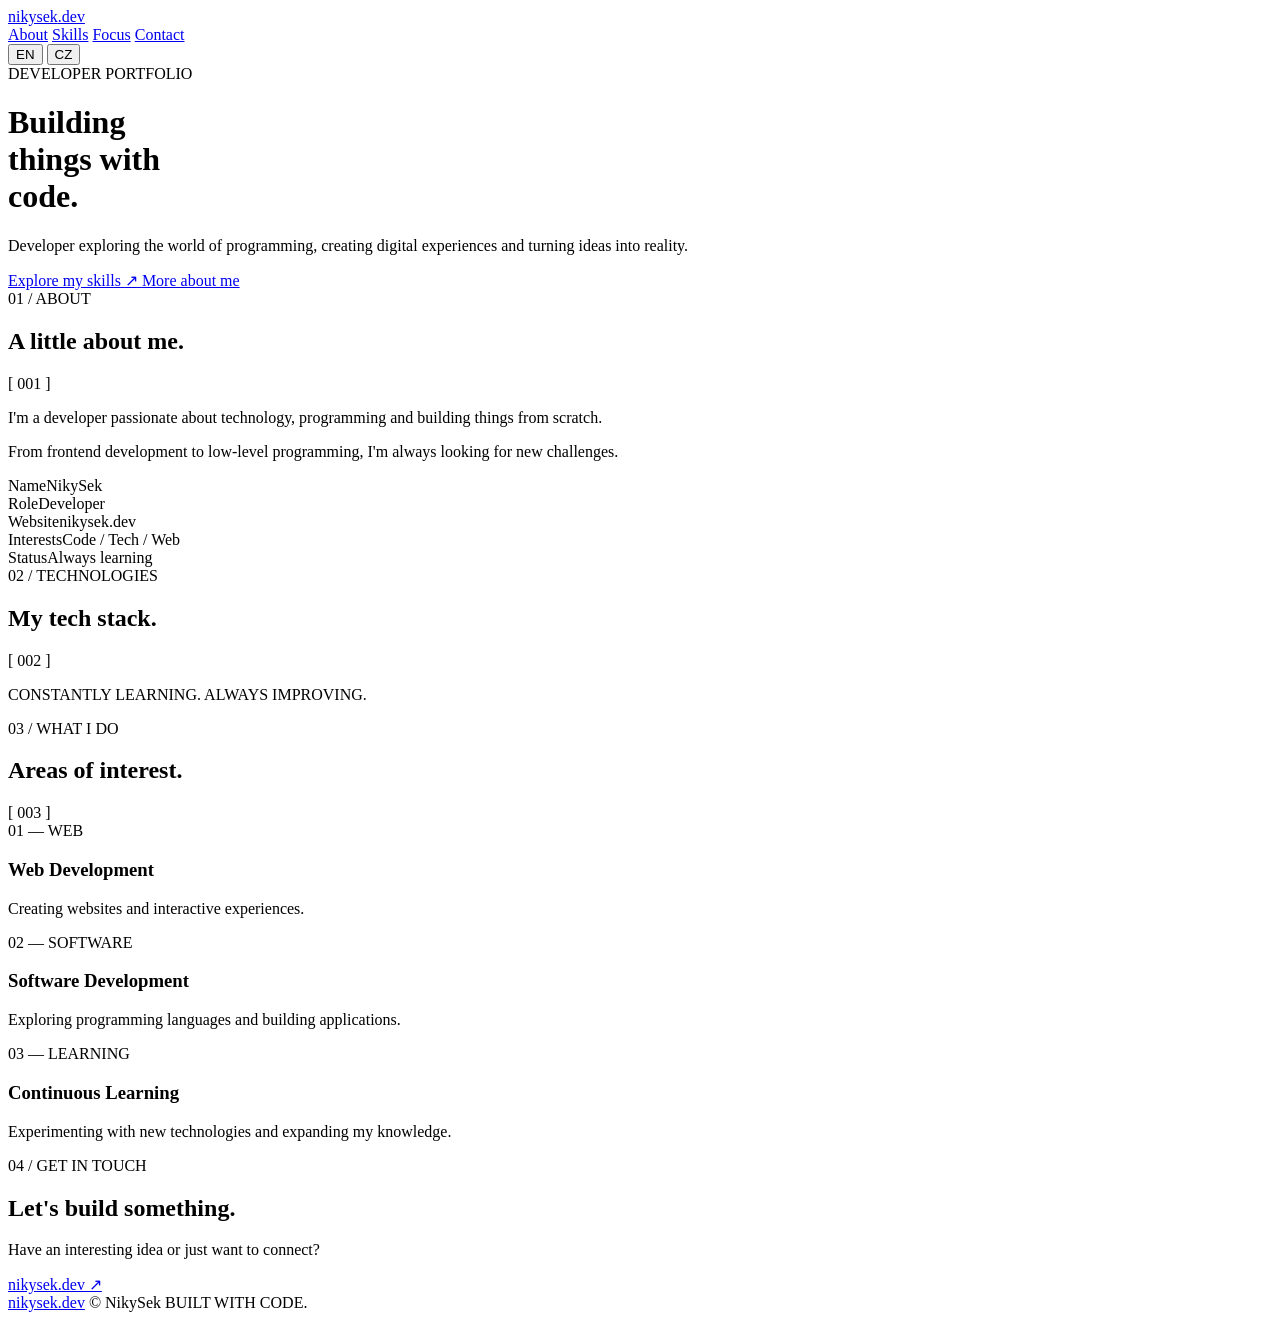
==== index.html @ e303c38d "Refactor index.html structure and update metadata Updated language attribute, title, and stylesheet " ====
<!DOCTYPE html>
<html lang="en">
<head>
    <meta charset="UTF-8">
    <meta name="viewport" content="width=device-width, initial-scale=1.0">
    <meta name="theme-color" content="#000000">
    <title>NikySek — Portfolio</title>
    <link rel="preconnect" href="https://fonts.googleapis.com">
    <link rel="preconnect" href="https://fonts.gstatic.com" crossorigin>
    <link href="https://fonts.googleapis.com/css2?family=Space+Grotesk:wght@400;500;600;700&family=JetBrains+Mono:wght@400;500;600&family=IBM+Plex+Sans:wght@400;500;600&display=swap" rel="stylesheet">
    <link rel="stylesheet" href="css/style.css">
</head>
<body>
<div class="container">
    <nav>
        <a href="#" class="logo">nikysek<span>.dev</span></a>
        <div class="nav-right">
            <div class="nav-links">
                <a href="#about" data-i18n="navAbout">About</a>
                <a href="#skills" data-i18n="navSkills">Skills</a>
                <a href="#focus" data-i18n="navFocus">Focus</a>
                <a href="#contact" data-i18n="navContact">Contact</a>
            </div>
            <div class="language-switch">
                <button class="active" data-lang="en">EN</button>
                <button data-lang="cs">CZ</button>
            </div>
        </div>
    </nav>

    <header class="hero">
        <div class="status">
            <span class="status-dot"></span>
            <span data-i18n="status">DEVELOPER PORTFOLIO</span>
        </div>
        <h1>Building<br><span>things with</span><br>code<span>.</span></h1>
        <p class="hero-description" data-i18n="heroDesc">Developer exploring the world of programming, creating digital experiences and turning ideas into reality.</p>
        <div class="hero-actions">
            <a href="#skills" class="button button-primary">
                <span data-i18n="explore">Explore my skills</span>
                <span class="arrow">↗</span>
            </a>
            <a href="#about" class="button button-secondary" data-i18n="more">More about me</a>
        </div>
    </header>

    <section class="section" id="about">
        <div class="section-heading">
            <div>
                <div class="eyebrow">01 / ABOUT</div>
                <h2 data-i18n="aboutTitle">A little about me.</h2>
            </div>
            <span class="section-number">[ 001 ]</span>
        </div>
        <div class="about-grid">
            <div class="about-text">
                <p data-i18n="aboutText1">I'm a developer passionate about technology, programming and building things from scratch.</p>
                <p data-i18n="aboutText2">From frontend development to low-level programming, I'm always looking for new challenges.</p>
            </div>
            <div class="about-details">
                <div class="detail"><span data-i18n="detailName">Name</span><span>NikySek</span></div>
                <div class="detail"><span data-i18n="detailRole">Role</span><span>Developer</span></div>
                <div class="detail"><span data-i18n="detailWebsite">Website</span><span>nikysek.dev</span></div>
                <div class="detail"><span data-i18n="detailInterests">Interests</span><span>Code / Tech / Web</span></div>
                <div class="detail"><span data-i18n="detailStatus">Status</span><span data-i18n="detailLearning">Always learning</span></div>
            </div>
        </div>
    </section>

    <section class="section" id="skills">
        <div class="section-heading">
            <div>
                <div class="eyebrow">02 / TECHNOLOGIES</div>
                <h2 data-i18n="skillsTitle">My tech stack.</h2>
            </div>
            <span class="section-number">[ 002 ]</span>
        </div>
        <div class="skills-grid" id="skillsGrid"></div>
        <p class="stack-footer" data-i18n="stackFooter">CONSTANTLY LEARNING. ALWAYS IMPROVING.</p>
    </section>

    <section class="section" id="focus">
        <div class="section-heading">
            <div>
                <div class="eyebrow">03 / WHAT I DO</div>
                <h2 data-i18n="focusTitle">Areas of interest.</h2>
            </div>
            <span class="section-number">[ 003 ]</span>
        </div>
        <div class="focus-grid">
            <article class="focus-card">
                <span class="focus-number">01 — WEB</span>
                <h3 data-i18n="focusWeb">Web Development</h3>
                <p data-i18n="focusWebDesc">Creating websites and interactive experiences.</p>
            </article>
            <article class="focus-card">
                <span class="focus-number">02 — SOFTWARE</span>
                <h3 data-i18n="focusSoftware">Software Development</h3>
                <p data-i18n="focusSoftwareDesc">Exploring programming languages and building applications.</p>
            </article>
            <article class="focus-card">
                <span class="focus-number">03 — LEARNING</span>
                <h3 data-i18n="focusLearning">Continuous Learning</h3>
                <p data-i18n="focusLearningDesc">Experimenting with new technologies and expanding my knowledge.</p>
            </article>
        </div>
    </section>

    <section class="section" id="contact">
        <div class="contact">
            <div class="eyebrow">04 / GET IN TOUCH</div>
            <h2 data-i18n="contactTitle">Let's build something.</h2>
            <p data-i18n="contactDesc">Have an interesting idea or just want to connect?</p>
            <a href="/" class="button button-primary">nikysek.dev ↗</a>
        </div>
    </section>

    <footer>
        <a href="#" class="logo">nikysek<span>.dev</span></a>
        <span>© <span id="year"></span> NikySek</span>
        <span data-i18n="footerText">BUILT WITH CODE.</span>
    </footer>
</div>

<script src="js/skills.js"></script>
<script src="js/translations.js"></script>
<script src="js/main.js"></script>
</body>
</html>
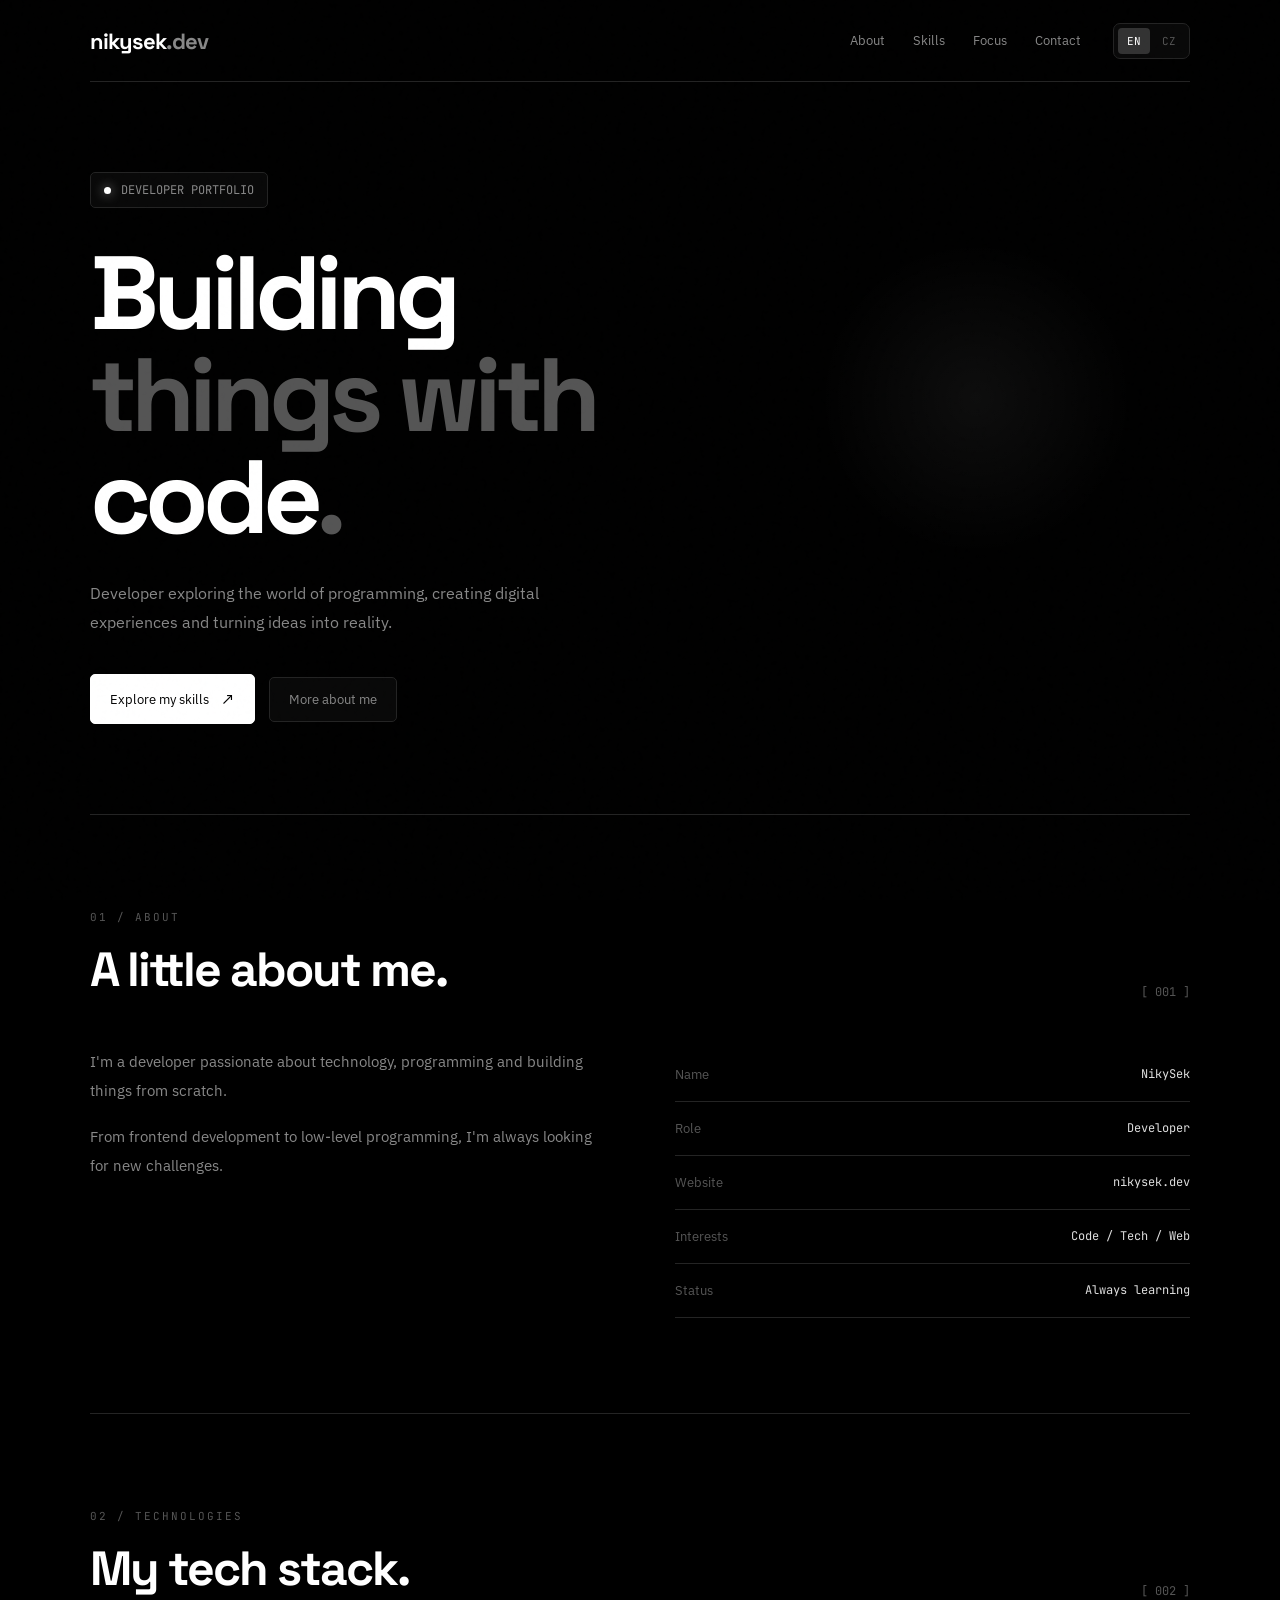
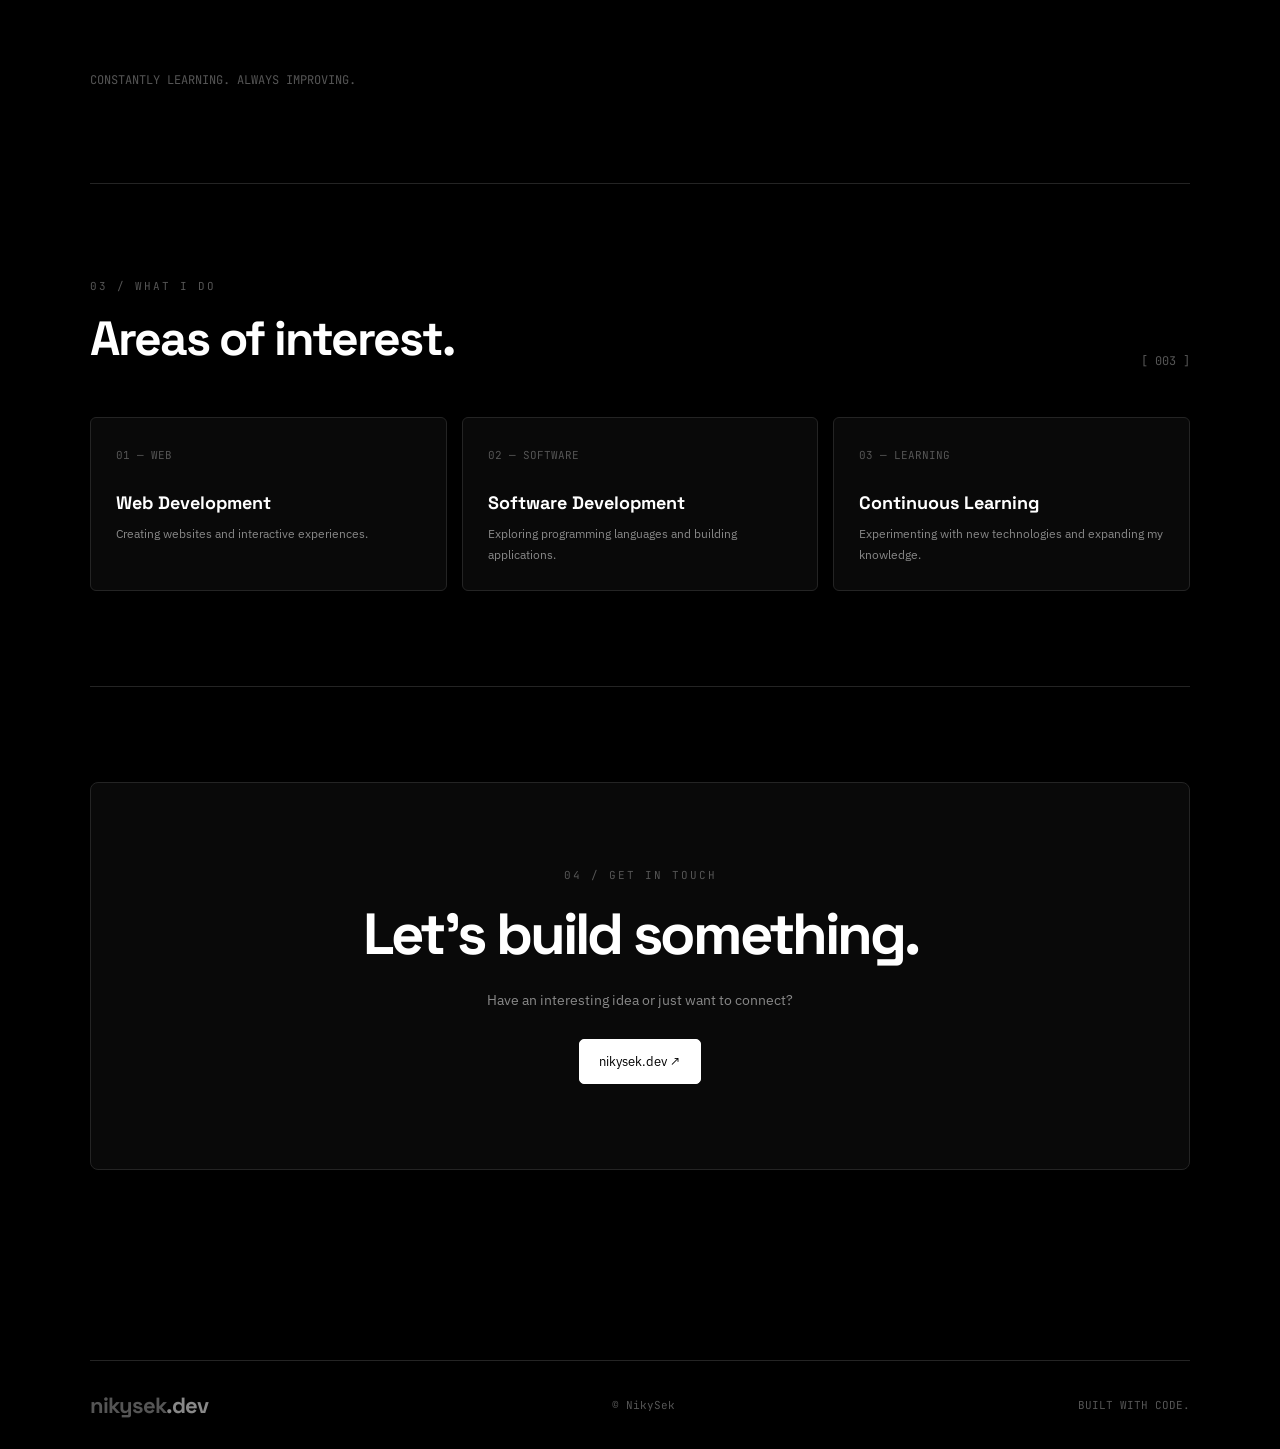
==== commit ec213c0c: "Update index.html" ====
--- a/index.html
+++ b/index.html
@@ -9,7 +9,7 @@
     <link rel="preconnect" href="https://fonts.googleapis.com">
     <link rel="preconnect" href="https://fonts.gstatic.com" crossorigin>
     <link href="https://fonts.googleapis.com/css2?family=Space+Grotesk:wght@400;500;600;700&family=JetBrains+Mono:wght@400;500;600&family=IBM+Plex+Sans:wght@400;500;600&display=swap" rel="stylesheet">
-    <link rel="stylesheet" href="css/style.css">
+    <link rel="stylesheet" href="style.css">
 </head>
 <body>
 <div class="container">
@@ -123,8 +123,8 @@
     </footer>
 </div>
 
-<script src="js/skills.js"></script>
-<script src="js/translations.js"></script>
-<script src="js/main.js"></script>
+<script src="skills.js"></script>
+<script src="translations.js"></script>
+<script src="script.js"></script>
 </body>
 </html>
--- a/style.css
+++ b/style.css
@@ -0,0 +1,520 @@
+
+:root {
+    --bg-base: #000000;
+    --bg-surface: #090909;
+    --bg-elevated: #222222;
+    --border: #242424;
+    --accent: #333333;
+    --accent-text: #FFFFFF;
+    --text-primary: #FFFFFF;
+    --text-muted: #888888;
+    --text-dim: #555555;
+    --danger: #FF5B5B;
+    --online: #FFFFFF;
+    --warm: #888888;
+    --bgs-rgb: 255, 255, 255;
+    --font-display: 'Space Grotesk', sans-serif;
+    --font-mono: 'JetBrains Mono', monospace;
+    --font-body: 'IBM Plex Sans', sans-serif;
+}
+
+* {
+    margin: 0;
+    padding: 0;
+    box-sizing: border-box;
+}
+
+html {
+    scroll-behavior: smooth;
+}
+
+body {
+    background: var(--bg-base);
+    color: var(--text-primary);
+    font-family: var(--font-body);
+    overflow-x: hidden;
+}
+
+body::before {
+    content: "";
+    position: fixed;
+    inset: 0;
+    pointer-events: none;
+    z-index: 10;
+    opacity: .025;
+    background-image: url("data:image/svg+xml,%3Csvg viewBox='0 0 180 180' xmlns='http://www.w3.org/2000/svg'%3E%3Cfilter id='n'%3E%3CfeTurbulence type='fractalNoise' baseFrequency='.9' numOctaves='3' stitchTiles='stitch'/%3E%3C/filter%3E%3Crect width='100%25' height='100%25' filter='url(%23n)' opacity='.35'/%3E%3C/svg%3E");
+}
+
+a {
+    color: inherit;
+    text-decoration: none;
+}
+
+button {
+    font: inherit;
+}
+
+.container {
+    width: min(1100px, calc(100% - 48px));
+    margin: auto;
+}
+
+nav {
+    height: 82px;
+    display: flex;
+    align-items: center;
+    justify-content: space-between;
+    border-bottom: 1px solid var(--border);
+}
+
+.logo {
+    font-family: var(--font-display);
+    font-weight: 700;
+    font-size: 22px;
+    letter-spacing: -1px;
+}
+
+.logo span {
+    color: var(--text-muted);
+}
+
+.nav-right {
+    display: flex;
+    align-items: center;
+    gap: 32px;
+}
+
+.nav-links {
+    display: flex;
+    gap: 28px;
+}
+
+.nav-links a {
+    color: var(--text-muted);
+    font-size: 13px;
+    transition: color .2s;
+}
+
+.nav-links a:hover {
+    color: white;
+}
+
+.language-switch {
+    display: flex;
+    gap: 3px;
+    padding: 4px;
+    background: var(--bg-surface);
+    border: 1px solid var(--border);
+    border-radius: 7px;
+}
+
+.language-switch button {
+    border: none;
+    padding: 6px 9px;
+    background: transparent;
+    color: var(--text-dim);
+    cursor: pointer;
+    font-family: var(--font-mono);
+    font-size: 11px;
+    border-radius: 4px;
+}
+
+.language-switch button.active {
+    color: white;
+    background: var(--accent);
+}
+
+.hero {
+    min-height: 590px;
+    display: flex;
+    flex-direction: column;
+    justify-content: center;
+    padding: 90px 0;
+    position: relative;
+}
+
+.hero::after {
+    content: "";
+    position: absolute;
+    right: 4%;
+    top: 20%;
+    width: 340px;
+    height: 340px;
+    background: radial-gradient(circle, rgba(255,255,255,.055), transparent 70%);
+    pointer-events: none;
+}
+
+.status {
+    display: inline-flex;
+    align-items: center;
+    gap: 10px;
+    width: fit-content;
+    padding: 9px 13px;
+    background: var(--bg-surface);
+    border: 1px solid var(--border);
+    border-radius: 5px;
+    color: var(--text-muted);
+    font-size: 12px;
+    margin-bottom: 35px;
+    font-family: var(--font-mono);
+}
+
+.status-dot {
+    width: 7px;
+    height: 7px;
+    background: white;
+    border-radius: 50%;
+    box-shadow: 0 0 12px rgba(255,255,255,.6);
+    animation: pulse 2s infinite;
+}
+
+@keyframes pulse {
+    50% { opacity: .35; }
+}
+
+.hero h1 {
+    font-family: var(--font-display);
+    font-size: clamp(54px, 9vw, 104px);
+    line-height: .98;
+    letter-spacing: -6px;
+    max-width: 850px;
+}
+
+.hero h1 span {
+    color: var(--text-dim);
+}
+
+.hero-description {
+    color: var(--text-muted);
+    font-size: 16px;
+    line-height: 1.8;
+    max-width: 470px;
+    margin-top: 30px;
+}
+
+.hero-actions {
+    display: flex;
+    align-items: center;
+    gap: 14px;
+    margin-top: 38px;
+}
+
+.button {
+    display: inline-flex;
+    align-items: center;
+    justify-content: center;
+    gap: 12px;
+    padding: 13px 19px;
+    border: 1px solid var(--border);
+    border-radius: 5px;
+    font-size: 13px;
+    transition: .2s;
+}
+
+.button-primary {
+    background: white;
+    color: black;
+    border-color: white;
+}
+
+.button-primary:hover {
+    background: #ccc;
+}
+
+.button-secondary {
+    color: var(--text-muted);
+    background: var(--bg-surface);
+}
+
+.button-secondary:hover {
+    border-color: #666;
+    color: white;
+}
+
+.arrow {
+    font-size: 17px;
+}
+
+.section {
+    padding: 95px 0;
+    border-top: 1px solid var(--border);
+}
+
+.section-heading {
+    display: flex;
+    align-items: flex-end;
+    justify-content: space-between;
+    margin-bottom: 48px;
+    gap: 20px;
+}
+
+.eyebrow {
+    color: var(--text-dim);
+    font-family: var(--font-mono);
+    font-size: 11px;
+    letter-spacing: 2px;
+    text-transform: uppercase;
+    margin-bottom: 15px;
+}
+
+.section-heading h2 {
+    font-family: var(--font-display);
+    font-size: clamp(32px, 5vw, 48px);
+    letter-spacing: -2px;
+}
+
+.section-number {
+    color: var(--text-dim);
+    font-family: var(--font-mono);
+    font-size: 12px;
+}
+
+.about-grid {
+    display: grid;
+    grid-template-columns: 1fr 1fr;
+    gap: 70px;
+}
+
+.about-text {
+    color: var(--text-muted);
+    font-size: 15px;
+    line-height: 1.9;
+}
+
+.about-text p + p {
+    margin-top: 18px;
+}
+
+.about-details {
+    display: flex;
+    flex-direction: column;
+}
+
+.detail {
+    display: flex;
+    justify-content: space-between;
+    padding: 18px 0;
+    border-bottom: 1px solid var(--border);
+    font-size: 13px;
+}
+
+.detail span:first-child {
+    color: var(--text-dim);
+}
+
+.detail span:last-child {
+    color: #ddd;
+    font-family: var(--font-mono);
+    font-size: 12px;
+}
+
+.skills-grid {
+    display: grid;
+    grid-template-columns: 1fr 1fr;
+    gap: 20px;
+}
+
+.skill-card {
+    background: var(--bg-surface);
+    border: 1px solid var(--border);
+    border-radius: 7px;
+    padding: 25px;
+    transition: border-color .25s, transform .25s;
+}
+
+.skill-card:hover {
+    border-color: #555;
+    transform: translateY(-3px);
+}
+
+.skill-top {
+    display: flex;
+    align-items: center;
+    justify-content: space-between;
+    margin-bottom: 25px;
+}
+
+.skill-info {
+    display: flex;
+    align-items: center;
+    gap: 14px;
+}
+
+.skill-icon {
+    width: 42px;
+    height: 42px;
+    border-radius: 7px;
+    display: grid;
+    place-items: center;
+    padding: 8px;
+}
+
+.skill-icon img {
+    width: 100%;
+    height: 100%;
+    object-fit: contain;
+}
+
+.skill-name {
+    font-family: var(--font-display);
+    font-size: 17px;
+    font-weight: 600;
+}
+
+.skill-level {
+    color: var(--text-muted);
+    font-family: var(--font-mono);
+    font-size: 13px;
+}
+
+.skill-track {
+    height: 4px;
+    background: #242424;
+    overflow: hidden;
+    border-radius: 10px;
+}
+
+.skill-fill {
+    height: 100%;
+    width: 0;
+    border-radius: 10px;
+    transition: width 1.3s cubic-bezier(.2,.8,.2,1);
+}
+
+.skill-caption {
+    color: var(--text-dim);
+    font-size: 11px;
+    margin-top: 14px;
+    font-family: var(--font-mono);
+}
+
+.stack-footer {
+    color: var(--text-dim);
+    font-size: 12px;
+    margin-top: 25px;
+    font-family: var(--font-mono);
+}
+
+.focus-grid {
+    display: grid;
+    grid-template-columns: repeat(3, 1fr);
+    gap: 15px;
+}
+
+.focus-card {
+    padding: 25px;
+    background: var(--bg-surface);
+    border: 1px solid var(--border);
+    border-radius: 6px;
+    min-height: 165px;
+}
+
+.focus-number {
+    font-family: var(--font-mono);
+    color: var(--text-dim);
+    font-size: 11px;
+}
+
+.focus-card h3 {
+    font-family: var(--font-display);
+    font-size: 18px;
+    margin: 28px 0 10px;
+}
+
+.focus-card p {
+    font-size: 12px;
+    line-height: 1.7;
+    color: var(--text-muted);
+}
+
+.contact {
+    padding: 85px 45px;
+    background: var(--bg-surface);
+    border: 1px solid var(--border);
+    border-radius: 8px;
+    text-align: center;
+}
+
+.contact h2 {
+    font-family: var(--font-display);
+    font-size: clamp(35px, 6vw, 58px);
+    letter-spacing: -3px;
+}
+
+.contact p {
+    color: var(--text-muted);
+    font-size: 14px;
+    margin: 20px 0 30px;
+}
+
+footer {
+    border-top: 1px solid var(--border);
+    padding: 30px 0;
+    margin-top: 95px;
+    display: flex;
+    justify-content: space-between;
+    align-items: center;
+    color: var(--text-dim);
+    font-family: var(--font-mono);
+    font-size: 11px;
+}
+
+footer a:hover {
+    color: white;
+}
+
+@media (max-width: 700px) {
+    .container {
+        width: min(100% - 36px, 1100px);
+    }
+
+    nav {
+        height: 72px;
+    }
+
+    .nav-links {
+        display: none;
+    }
+
+    .hero {
+        min-height: 540px;
+        padding: 70px 0;
+    }
+
+    .hero h1 {
+        letter-spacing: -3px;
+    }
+
+    .hero::after {
+        width: 200px;
+        height: 200px;
+        right: 0;
+    }
+
+    .section {
+        padding: 70px 0;
+    }
+
+    .about-grid,
+    .skills-grid,
+    .focus-grid {
+        grid-template-columns: 1fr;
+    }
+
+    .about-grid {
+        gap: 35px;
+    }
+
+    .section-heading {
+        margin-bottom: 32px;
+    }
+
+    .contact {
+        padding: 65px 20px;
+    }
+
+    footer {
+        gap: 15px;
+        flex-wrap: wrap;
+    }
+}
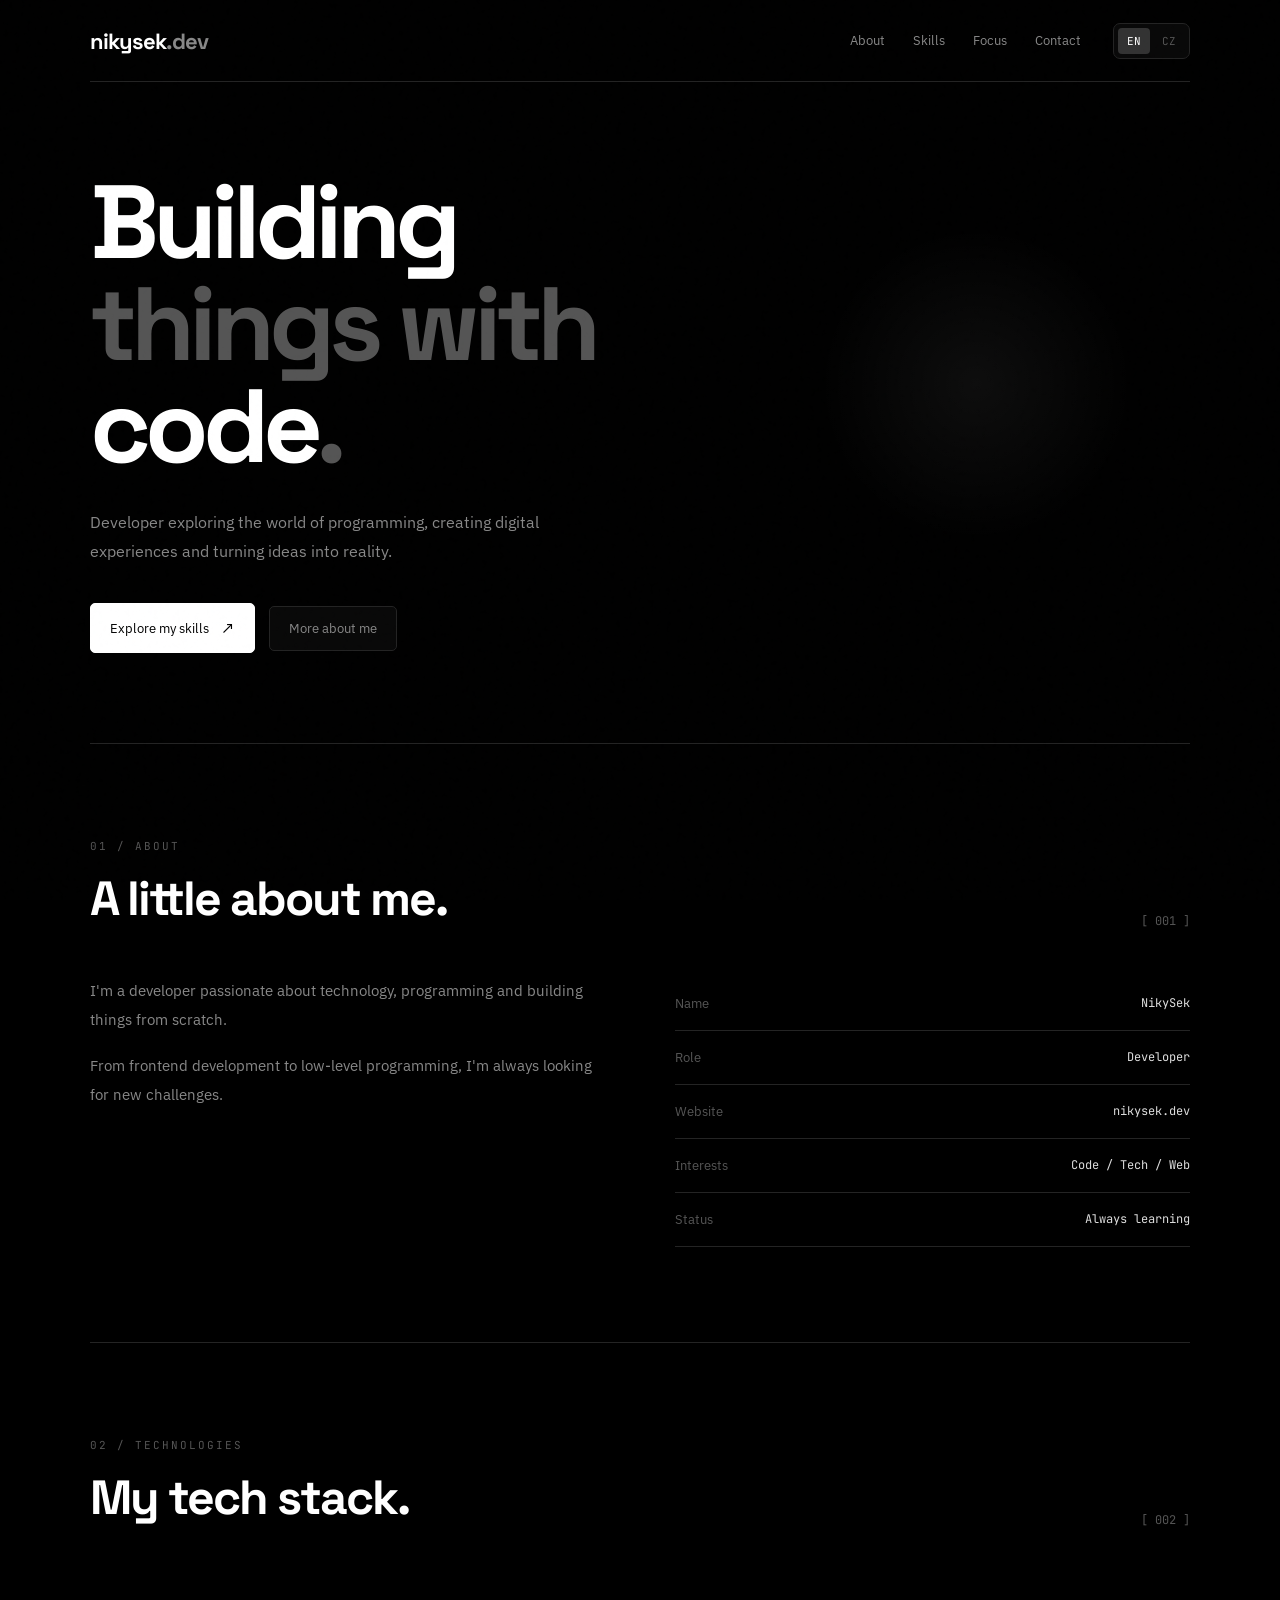
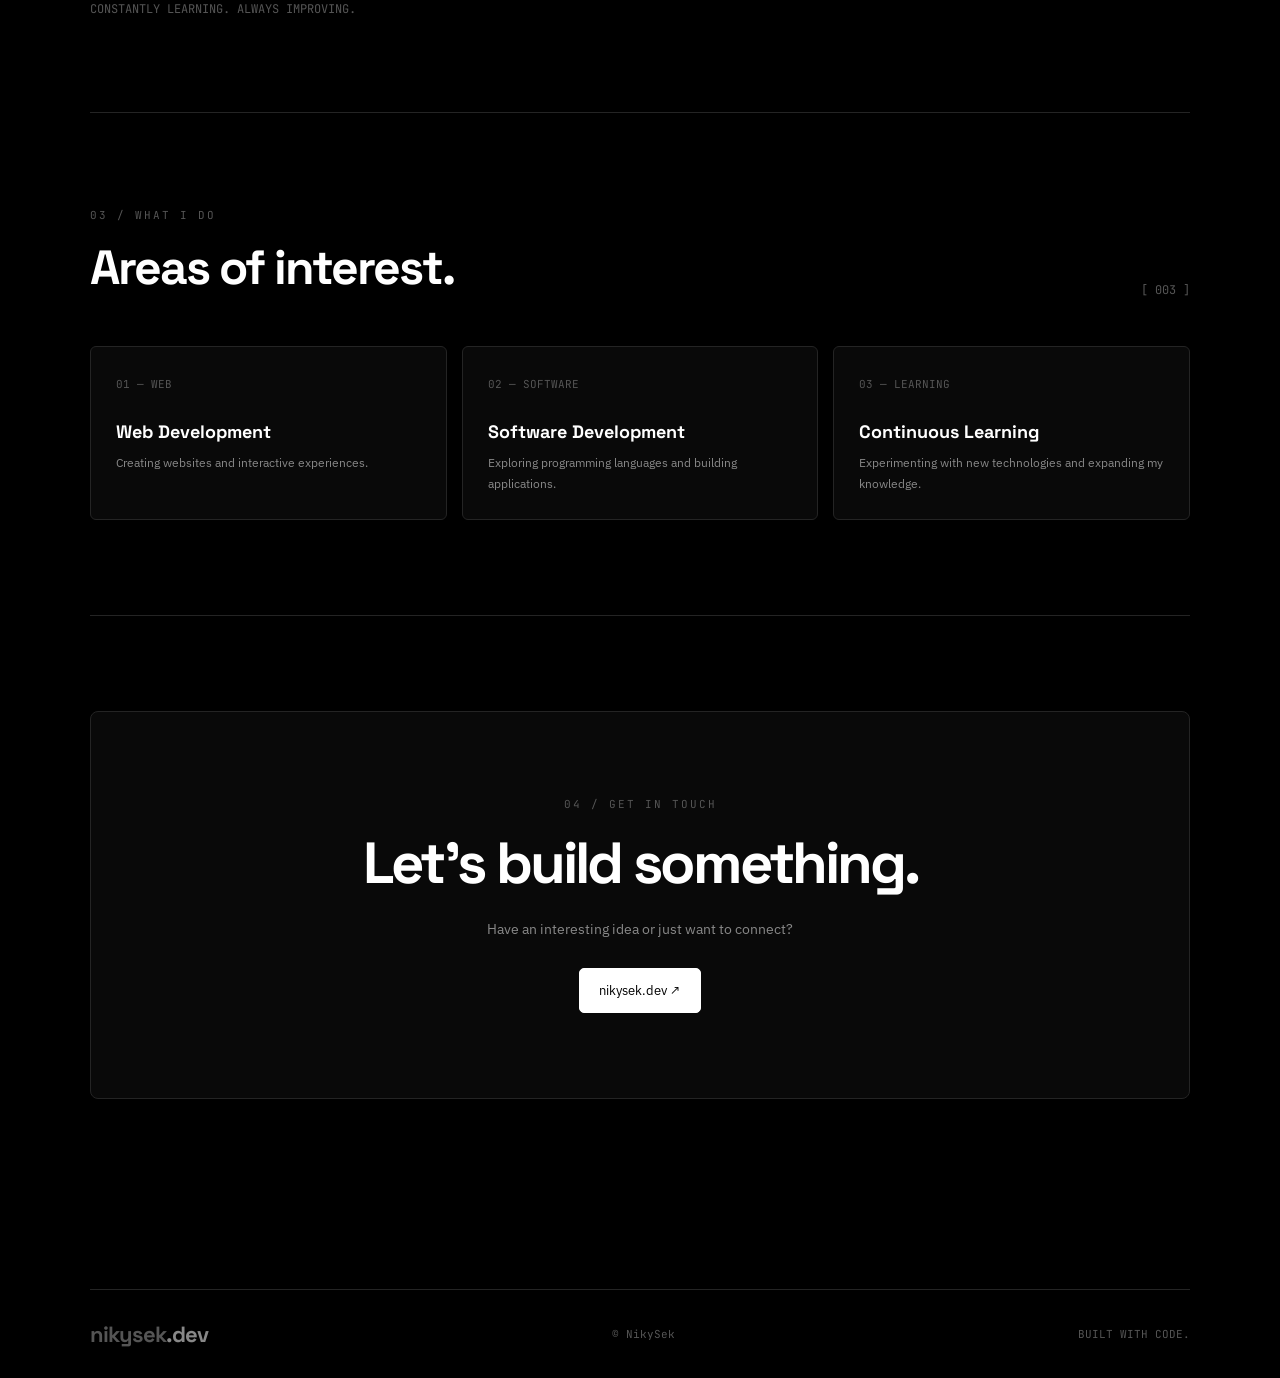
==== commit 84e8ea86: "Remove developer status from hero section Removed status section from the hero header." ====
--- a/index.html
+++ b/index.html
@@ -30,10 +30,6 @@
     </nav>
 
     <header class="hero">
-        <div class="status">
-            <span class="status-dot"></span>
-            <span data-i18n="status">DEVELOPER PORTFOLIO</span>
-        </div>
         <h1>Building<br><span>things with</span><br>code<span>.</span></h1>
         <p class="hero-description" data-i18n="heroDesc">Developer exploring the world of programming, creating digital experiences and turning ideas into reality.</p>
         <div class="hero-actions">
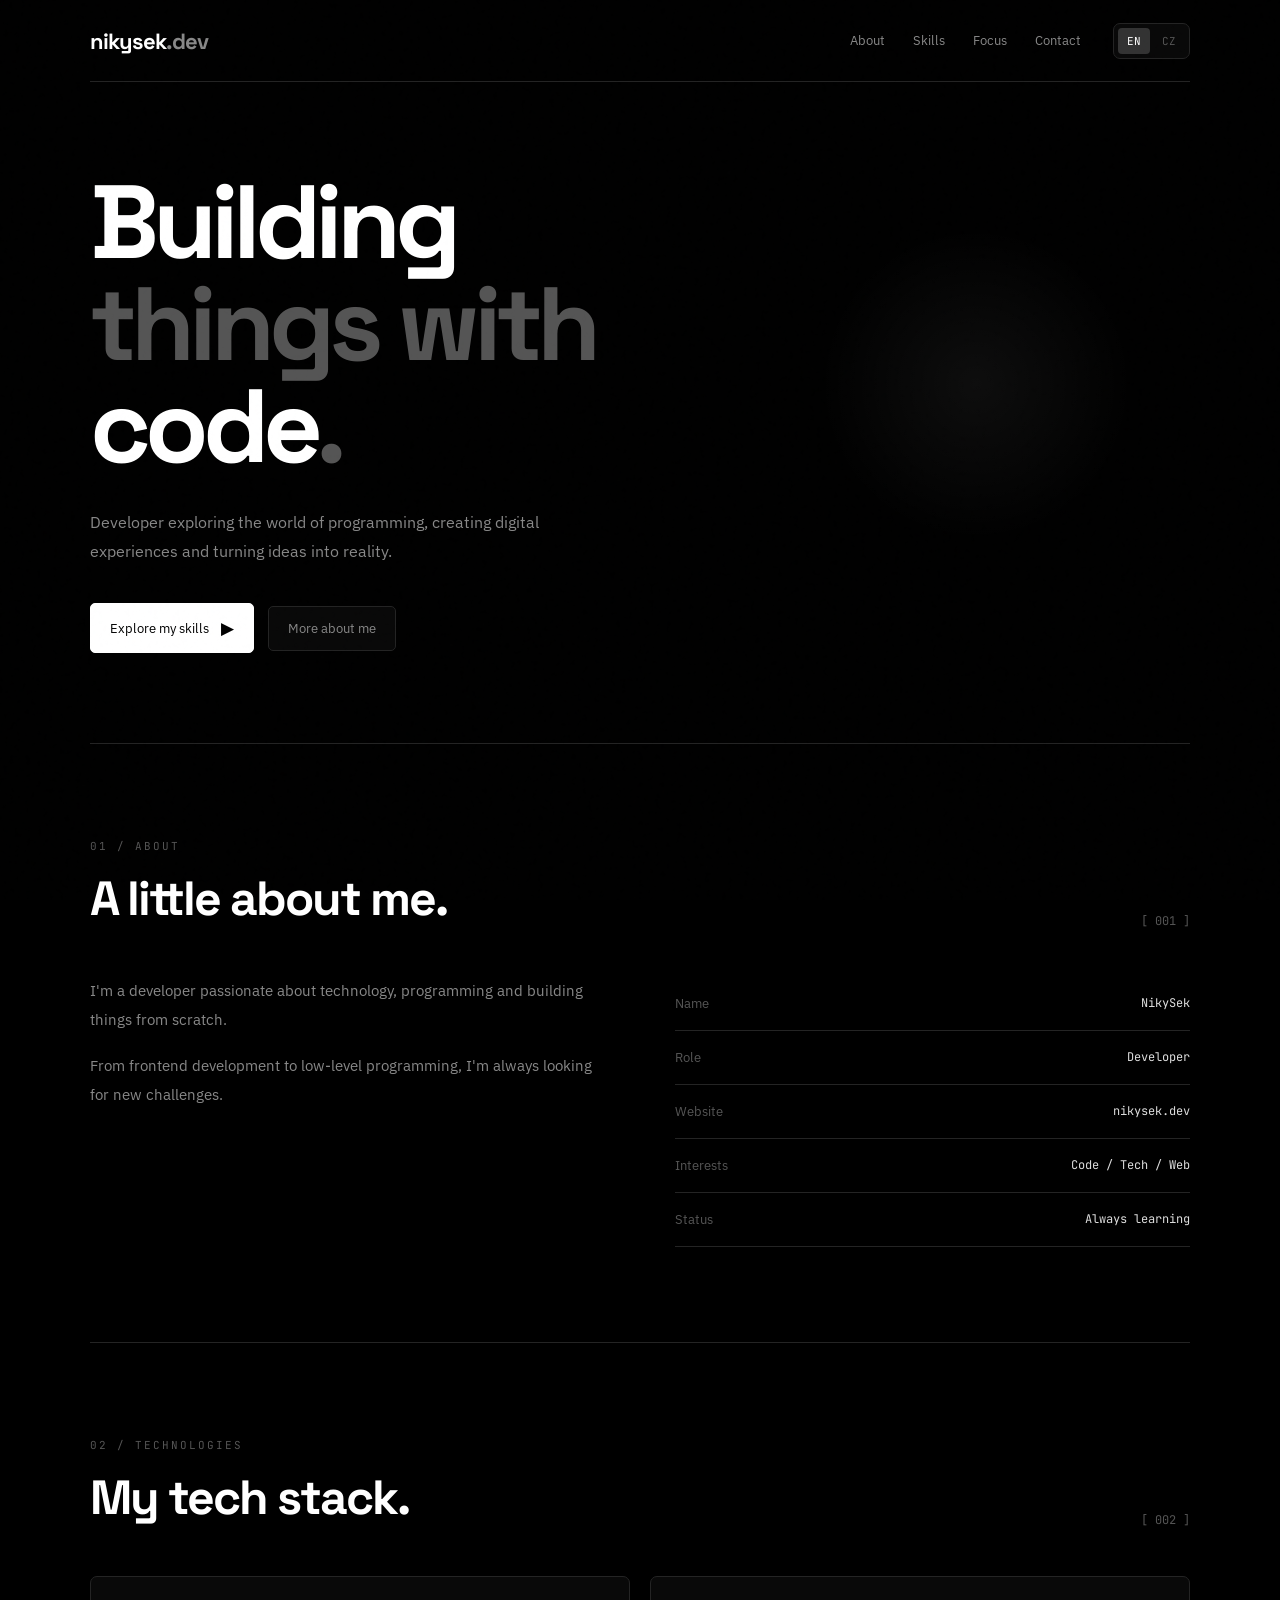
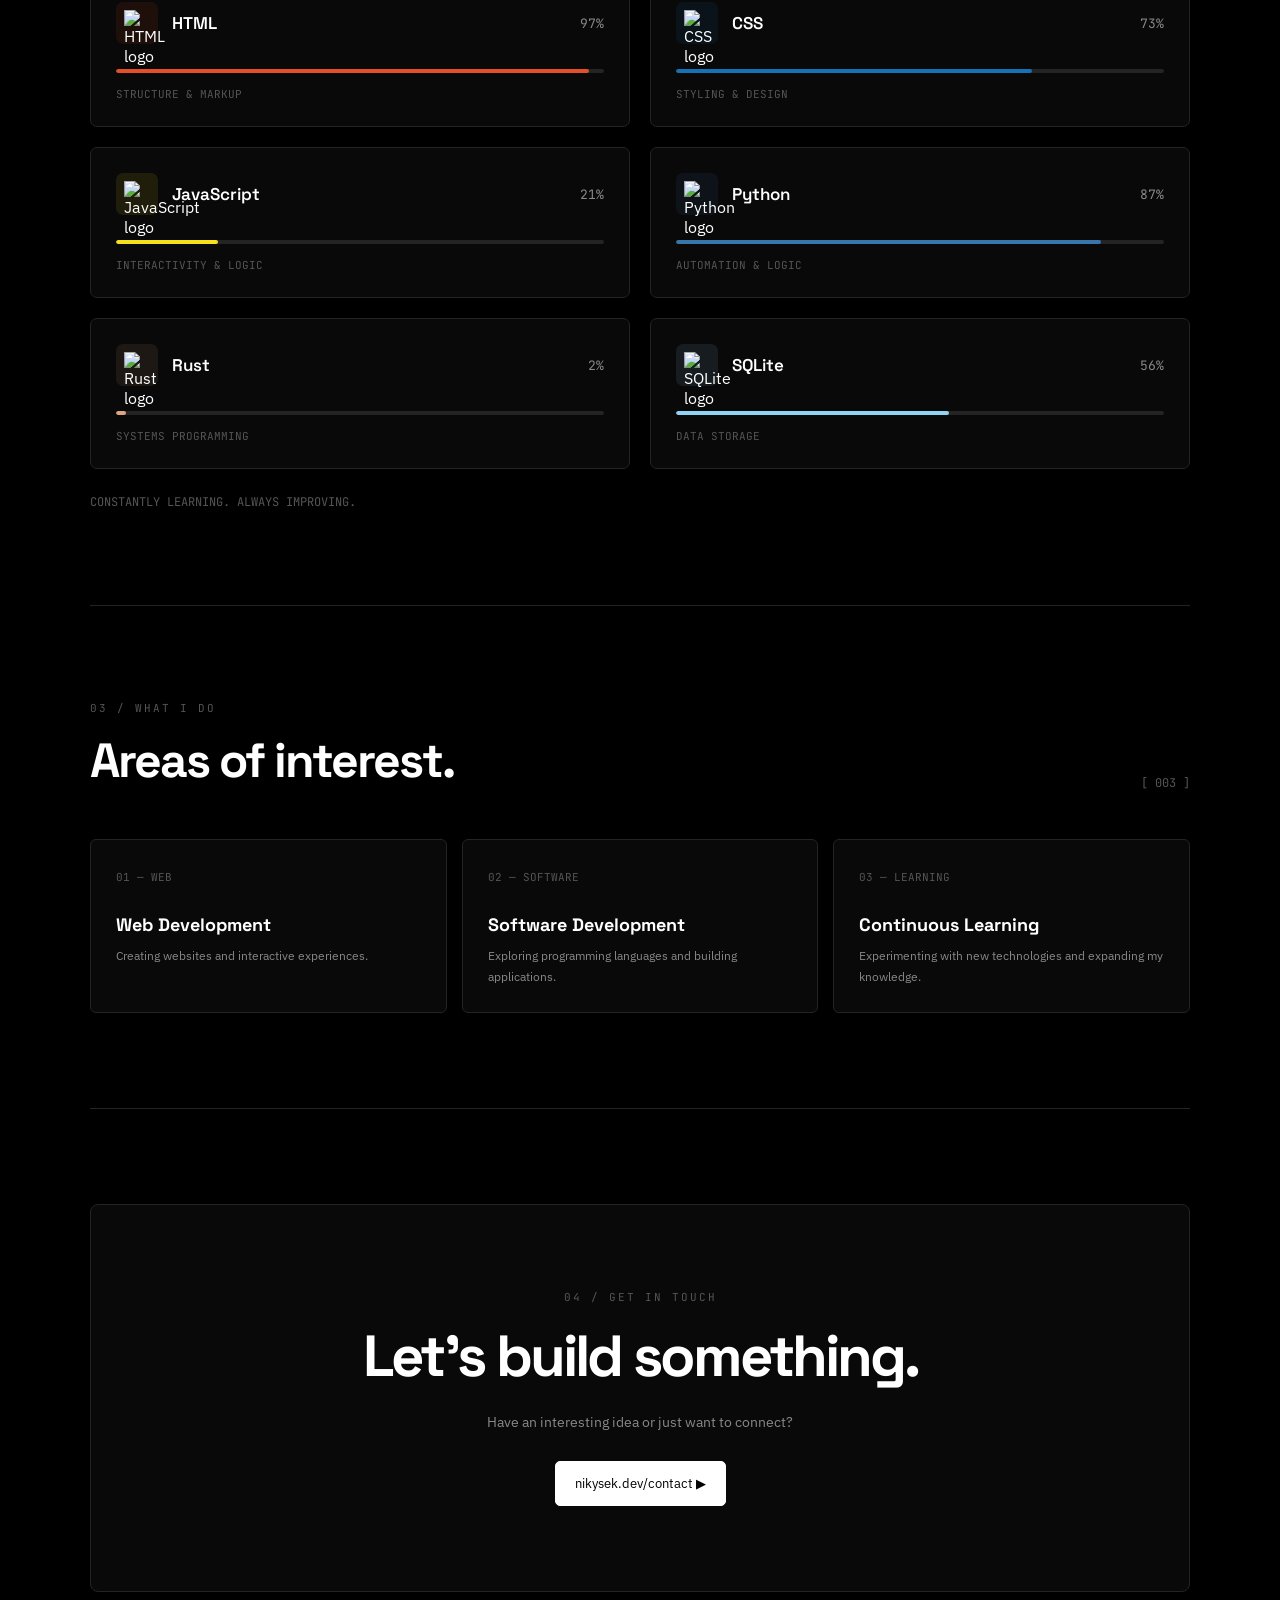
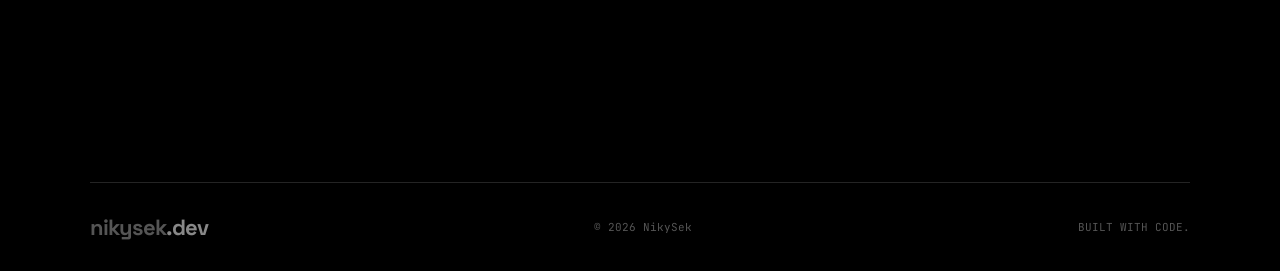
==== commit 5cd39244: "Update links and button text in index.html" ====
--- a/index.html
+++ b/index.html
@@ -5,16 +5,17 @@
     <meta charset="UTF-8">
     <meta name="viewport" content="width=device-width, initial-scale=1.0">
     <meta name="theme-color" content="#000000">
-    <title>NikySek — Portfolio</title>
+    <title>nikysek — portfolio</title>
+    <link rel="icon" type="favicon" href="./logoish.png">
     <link rel="preconnect" href="https://fonts.googleapis.com">
     <link rel="preconnect" href="https://fonts.gstatic.com" crossorigin>
     <link href="https://fonts.googleapis.com/css2?family=Space+Grotesk:wght@400;500;600;700&family=JetBrains+Mono:wght@400;500;600&family=IBM+Plex+Sans:wght@400;500;600&display=swap" rel="stylesheet">
-    <link rel="stylesheet" href="style.css">
+    <link rel="stylesheet" href="/style.css">
 </head>
 <body>
 <div class="container">
     <nav>
-        <a href="#" class="logo">nikysek<span>.dev</span></a>
+        <a href="/" class="logo">nikysek<span>.dev</span></a>
         <div class="nav-right">
             <div class="nav-links">
                 <a href="#about" data-i18n="navAbout">About</a>
@@ -35,7 +36,7 @@
         <div class="hero-actions">
             <a href="#skills" class="button button-primary">
                 <span data-i18n="explore">Explore my skills</span>
-                <span class="arrow">↗</span>
+                <span class="arrow">▶</span>
             </a>
             <a href="#about" class="button button-secondary" data-i18n="more">More about me</a>
         </div>
@@ -108,19 +109,19 @@
             <div class="eyebrow">04 / GET IN TOUCH</div>
             <h2 data-i18n="contactTitle">Let's build something.</h2>
             <p data-i18n="contactDesc">Have an interesting idea or just want to connect?</p>
-            <a href="/" class="button button-primary">nikysek.dev ↗</a>
+            <a href="/contact" class="button button-primary">nikysek.dev/contact ▶</a>
         </div>
     </section>
 
     <footer>
-        <a href="#" class="logo">nikysek<span>.dev</span></a>
+        <a href="/" class="logo">nikysek<span>.dev</span></a>
         <span>© <span id="year"></span> NikySek</span>
         <span data-i18n="footerText">BUILT WITH CODE.</span>
     </footer>
 </div>
 
-<script src="skills.js"></script>
-<script src="translations.js"></script>
-<script src="script.js"></script>
+<script src="/skills.js"></script>
+<script src="/translations.js"></script>
+<script src="/script.js"></script>
 </body>
 </html>
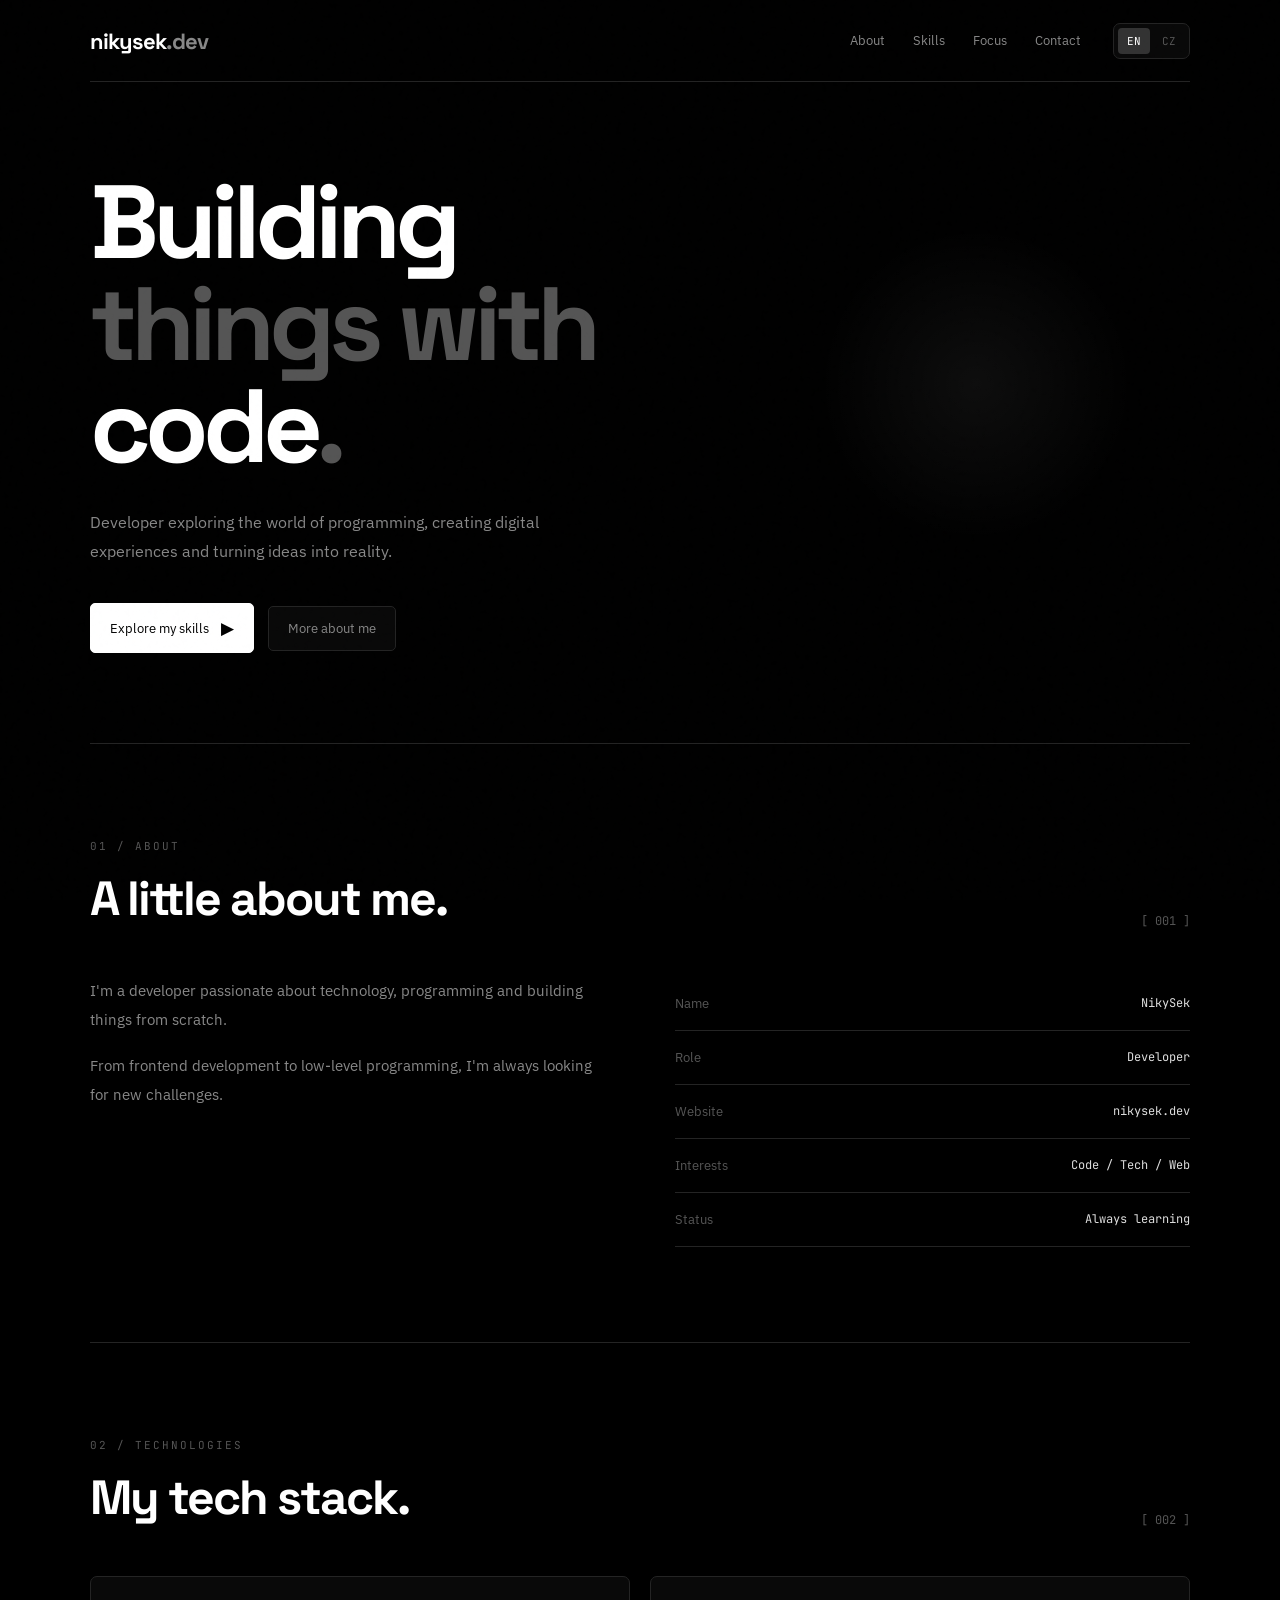
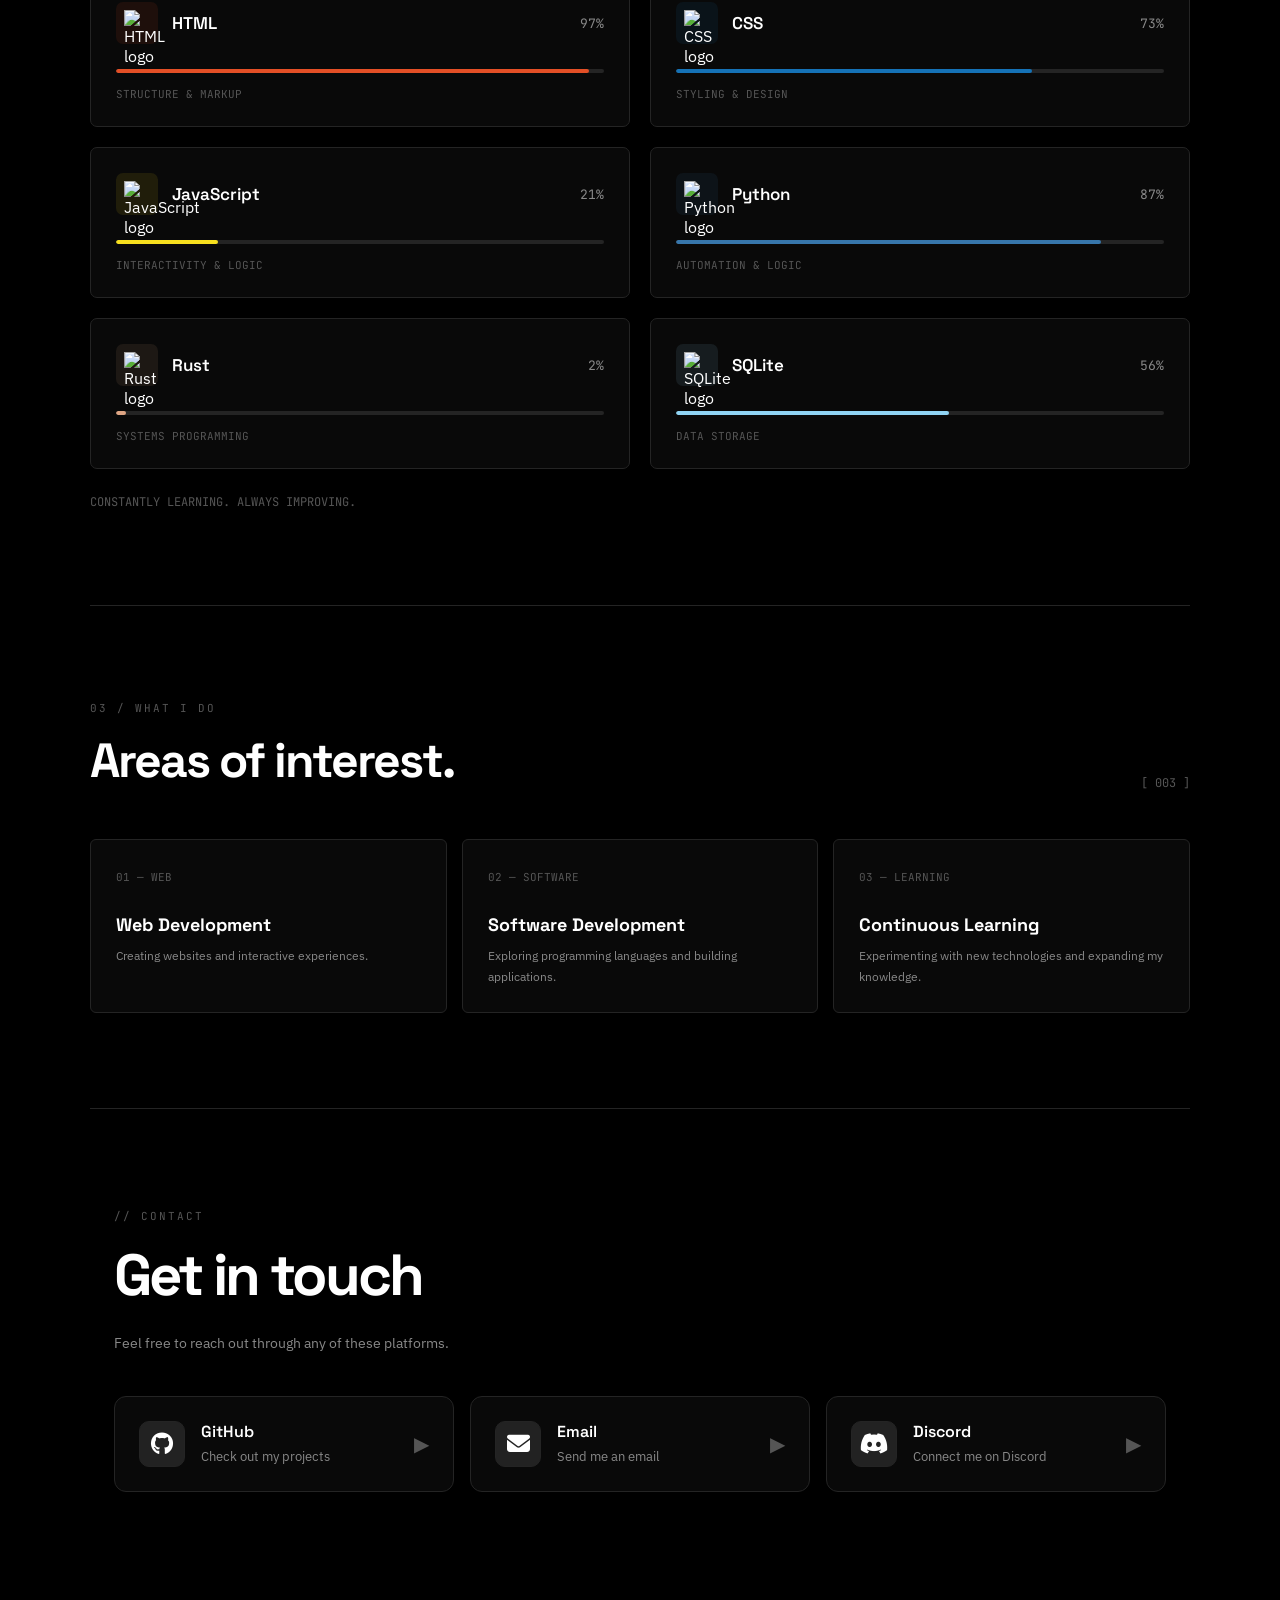
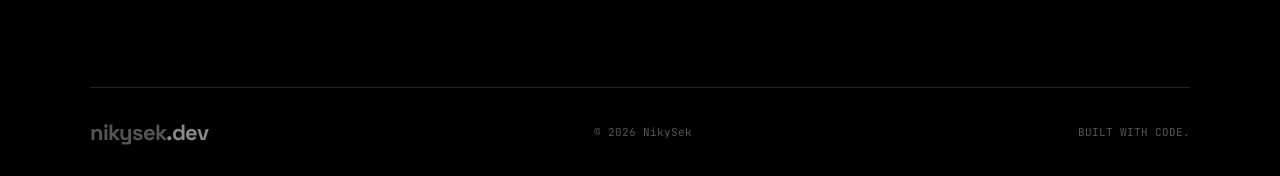
==== commit 5f126c67: "Revamp contact section with new layout and links" ====
--- a/index.html
+++ b/index.html
@@ -1,4 +1,3 @@
-
 <!DOCTYPE html>
 <html lang="en">
 <head>
@@ -9,6 +8,7 @@
     <link rel="icon" type="favicon" href="./logoish.png">
     <link rel="preconnect" href="https://fonts.googleapis.com">
     <link rel="preconnect" href="https://fonts.gstatic.com" crossorigin>
+    <link rel="stylesheet" href="https://cdnjs.cloudflare.com/ajax/libs/font-awesome/6.7.2/css/all.min.css">
     <link href="https://fonts.googleapis.com/css2?family=Space+Grotesk:wght@400;500;600;700&family=JetBrains+Mono:wght@400;500;600&family=IBM+Plex+Sans:wght@400;500;600&display=swap" rel="stylesheet">
     <link rel="stylesheet" href="/style.css">
 </head>
@@ -104,12 +104,48 @@
         </div>
     </section>
 
-    <section class="section" id="contact">
-        <div class="contact">
-            <div class="eyebrow">04 / GET IN TOUCH</div>
-            <h2 data-i18n="contactTitle">Let's build something.</h2>
-            <p data-i18n="contactDesc">Have an interesting idea or just want to connect?</p>
-            <a href="/contact" class="button button-primary">nikysek.dev/contact ▶</a>
+    <section class="contact" id="contact">
+        <div class="container">
+            <div class="section-header">
+                <span class="section-label">// CONTACT</span>
+                <h2 data-i18n="contactTitle">Get in touch</h2>
+                <p data-i18n="contactDesc">Feel free to reach out through any of these platforms.</p>
+            </div>
+    
+            <div class="contact-grid">
+                <a href="https://github.com/NikySek" class="contact-card" target="_blank" rel="noopener noreferrer">
+                    <div class="contact-icon">
+                        <i class="fa-brands fa-github"></i>
+                    </div>
+                    <div class="contact-info">
+                        <h3>GitHub</h3>
+                        <p data-i18n="contactGithubDesc">Check out my projects</p>
+                    </div>
+                    <span class="contact-arrow">▶</span>
+                </a>
+    
+                <a href="mailto:me@nikysek.dev" class="contact-card">
+                    <div class="contact-icon">
+                        <i class="fa-solid fa-envelope"></i>
+                    </div>
+                    <div class="contact-info">
+                        <h3>Email</h3>
+                        <p data-i18n="contactEmailDesc">Send me an email</p>
+                    </div>
+                    <span class="contact-arrow">▶</span>
+                </a>
+    
+                <a href="https://discord.com/users/784481593913507861" class="contact-card" target="_blank" rel="noopener noreferrer">
+                    <div class="contact-icon">
+                        <i class="fa-brands fa-discord"></i>
+                    </div>
+                    <div class="contact-info">
+                        <h3>Discord</h3>
+                        <p data-i18n="contactDiscordDesc">Connect me on Discord</p>
+                    </div>
+                    <span class="contact-arrow">▶</span>
+                </a>
+            </div>
         </div>
     </section>
 
--- a/style.css
+++ b/style.css
@@ -1,4 +1,3 @@
-
 :root {
     --bg-base: #000000;
     --bg-surface: #090909;
@@ -13,10 +12,16 @@
     --online: #FFFFFF;
     --warm: #888888;
     --bgs-rgb: 255, 255, 255;
+
     --font-display: 'Space Grotesk', sans-serif;
     --font-mono: 'JetBrains Mono', monospace;
     --font-body: 'IBM Plex Sans', sans-serif;
-}
+
+    --container-width: 1100px;
+    --transition: all .2s ease;
+}
+
+/* ========================= */
 
 * {
     margin: 0;
@@ -26,6 +31,7 @@
 
 html {
     scroll-behavior: smooth;
+    scroll-padding-top: 30px;
 }
 
 body {
@@ -55,9 +61,11 @@
 }
 
 .container {
-    width: min(1100px, calc(100% - 48px));
-    margin: auto;
-}
+    width: min(var(--container-width), calc(100% - 48px));
+    margin-inline: auto;
+}
+
+/* ========================= */
 
 nav {
     height: 82px;
@@ -92,11 +100,11 @@
 .nav-links a {
     color: var(--text-muted);
     font-size: 13px;
-    transition: color .2s;
+    transition: color .2s ease;
 }
 
 .nav-links a:hover {
-    color: white;
+    color: var(--text-primary);
 }
 
 .language-switch {
@@ -117,12 +125,15 @@
     font-family: var(--font-mono);
     font-size: 11px;
     border-radius: 4px;
+    transition: var(--transition);
 }
 
 .language-switch button.active {
-    color: white;
+    color: var(--text-primary);
     background: var(--accent);
 }
+
+/* ========================= */
 
 .hero {
     min-height: 590px;
@@ -162,14 +173,16 @@
 .status-dot {
     width: 7px;
     height: 7px;
-    background: white;
+    background: var(--online);
     border-radius: 50%;
     box-shadow: 0 0 12px rgba(255,255,255,.6);
     animation: pulse 2s infinite;
 }
 
 @keyframes pulse {
-    50% { opacity: .35; }
+    50% {
+        opacity: .35;
+    }
 }
 
 .hero h1 {
@@ -199,6 +212,8 @@
     margin-top: 38px;
 }
 
+/* ========================= */
+
 .button {
     display: inline-flex;
     align-items: center;
@@ -208,17 +223,18 @@
     border: 1px solid var(--border);
     border-radius: 5px;
     font-size: 13px;
-    transition: .2s;
+    transition: var(--transition);
 }
 
 .button-primary {
-    background: white;
-    color: black;
-    border-color: white;
+    background: var(--text-primary);
+    color: var(--bg-base);
+    border-color: var(--text-primary);
 }
 
 .button-primary:hover {
     background: #ccc;
+    border-color: #ccc;
 }
 
 .button-secondary {
@@ -228,12 +244,14 @@
 
 .button-secondary:hover {
     border-color: #666;
-    color: white;
+    color: var(--text-primary);
 }
 
 .arrow {
     font-size: 17px;
 }
+
+/* ========================= */
 
 .section {
     padding: 95px 0;
@@ -244,8 +262,8 @@
     display: flex;
     align-items: flex-end;
     justify-content: space-between;
+    gap: 20px;
     margin-bottom: 48px;
-    gap: 20px;
 }
 
 .eyebrow {
@@ -269,6 +287,8 @@
     font-size: 12px;
 }
 
+/* ========================= */
+
 .about-grid {
     display: grid;
     grid-template-columns: 1fr 1fr;
@@ -293,6 +313,7 @@
 .detail {
     display: flex;
     justify-content: space-between;
+    gap: 16px;
     padding: 18px 0;
     border-bottom: 1px solid var(--border);
     font-size: 13px;
@@ -306,11 +327,14 @@
     color: #ddd;
     font-family: var(--font-mono);
     font-size: 12px;
-}
+    text-align: right;
+}
+
+/* ========================= */
 
 .skills-grid {
     display: grid;
-    grid-template-columns: 1fr 1fr;
+    grid-template-columns: repeat(2, minmax(0, 1fr));
     gap: 20px;
 }
 
@@ -319,7 +343,7 @@
     border: 1px solid var(--border);
     border-radius: 7px;
     padding: 25px;
-    transition: border-color .25s, transform .25s;
+    transition: border-color .25s ease, transform .25s ease;
 }
 
 .skill-card:hover {
@@ -331,6 +355,7 @@
     display: flex;
     align-items: center;
     justify-content: space-between;
+    gap: 16px;
     margin-bottom: 25px;
 }
 
@@ -347,6 +372,7 @@
     display: grid;
     place-items: center;
     padding: 8px;
+    flex-shrink: 0;
 }
 
 .skill-icon img {
@@ -369,7 +395,7 @@
 
 .skill-track {
     height: 4px;
-    background: #242424;
+    background: var(--border);
     overflow: hidden;
     border-radius: 10px;
 }
@@ -395,9 +421,11 @@
     font-family: var(--font-mono);
 }
 
+/* ========================= */
+
 .focus-grid {
     display: grid;
-    grid-template-columns: repeat(3, 1fr);
+    grid-template-columns: repeat(3, minmax(0, 1fr));
     gap: 15px;
 }
 
@@ -427,25 +455,111 @@
     color: var(--text-muted);
 }
 
+/* ========================= */
+
 .contact {
-    padding: 85px 45px;
-    background: var(--bg-surface);
-    border: 1px solid var(--border);
-    border-radius: 8px;
-    text-align: center;
-}
-
-.contact h2 {
+    padding: 100px 0;
+    border-top: 1px solid var(--border);
+}
+
+.contact .section-header {
+    margin-bottom: 40px;
+}
+
+.section-header {
+    margin-bottom: 40px;
+}
+
+.section-header h2 {
     font-family: var(--font-display);
     font-size: clamp(35px, 6vw, 58px);
     letter-spacing: -3px;
 }
 
-.contact p {
+.section-header p {
     color: var(--text-muted);
     font-size: 14px;
-    margin: 20px 0 30px;
-}
+    line-height: 1.7;
+    margin-top: 20px;
+}
+
+.section-label {
+    display: block;
+    color: var(--text-dim);
+    font-family: var(--font-mono);
+    font-size: 11px;
+    letter-spacing: 2px;
+    text-transform: uppercase;
+    margin-bottom: 15px;
+}
+
+.contact-grid {
+    display: grid;
+    grid-template-columns: repeat(3, minmax(0, 1fr));
+    gap: 16px;
+}
+
+.contact-card {
+    display: flex;
+    align-items: center;
+    gap: 16px;
+    padding: 24px;
+    background: var(--bg-surface);
+    border: 1px solid var(--border);
+    border-radius: 12px;
+    color: var(--text-primary);
+    transition: var(--transition);
+}
+
+.contact-card:hover {
+    background: var(--bg-elevated);
+    border-color: var(--accent);
+    transform: translateY(-4px);
+}
+
+.contact-icon {
+    width: 46px;
+    height: 46px;
+    display: flex;
+    align-items: center;
+    justify-content: center;
+    background: var(--bg-elevated);
+    border: 1px solid var(--border);
+    border-radius: 10px;
+    font-size: 23px;
+    flex-shrink: 0;
+}
+
+.contact-info {
+    flex: 1;
+    min-width: 0;
+}
+
+.contact-info h3 {
+    font-family: var(--font-display);
+    font-size: 16px;
+    font-weight: 600;
+    margin-bottom: 5px;
+}
+
+.contact-info p {
+    color: var(--text-muted);
+    font-size: 13px;
+    line-height: 1.5;
+}
+
+.contact-arrow {
+    color: var(--text-dim);
+    font-size: 20px;
+    transition: var(--transition);
+}
+
+.contact-card:hover .contact-arrow {
+    color: var(--text-primary);
+    transform: translate(3px, -3px);
+}
+
+/* ========================= */
 
 footer {
     border-top: 1px solid var(--border);
@@ -454,18 +568,27 @@
     display: flex;
     justify-content: space-between;
     align-items: center;
+    gap: 15px;
     color: var(--text-dim);
     font-family: var(--font-mono);
     font-size: 11px;
 }
 
 footer a:hover {
-    color: white;
+    color: var(--text-primary);
+}
+
+/* ========================= */
+
+@media (max-width: 900px) {
+    .contact-grid {
+        grid-template-columns: 1fr;
+    }
 }
 
 @media (max-width: 700px) {
     .container {
-        width: min(100% - 36px, 1100px);
+        width: min(100% - 36px, var(--container-width));
     }
 
     nav {
@@ -510,11 +633,46 @@
     }
 
     .contact {
-        padding: 65px 20px;
+        padding: 70px 0;
     }
 
     footer {
-        gap: 15px;
         flex-wrap: wrap;
     }
 }
+
+@media (max-width: 380px) {
+    .hero h1 {
+        font-size: 48px;
+    }
+
+    .hero-actions {
+        align-items: stretch;
+        flex-direction: column;
+    }
+
+    .button {
+        width: 100%;
+    }
+
+    .skill-card {
+        padding: 20px;
+    }
+
+    .contact-card {
+        padding: 18px;
+    }
+}
+
+/* ========================= */
+
+@media (prefers-reduced-motion: reduce) {
+    *,
+    *::before,
+    *::after {
+        scroll-behavior: auto !important;
+        animation-duration: .01ms !important;
+        animation-iteration-count: 1 !important;
+        transition-duration: .01ms !important;
+    }
+}
